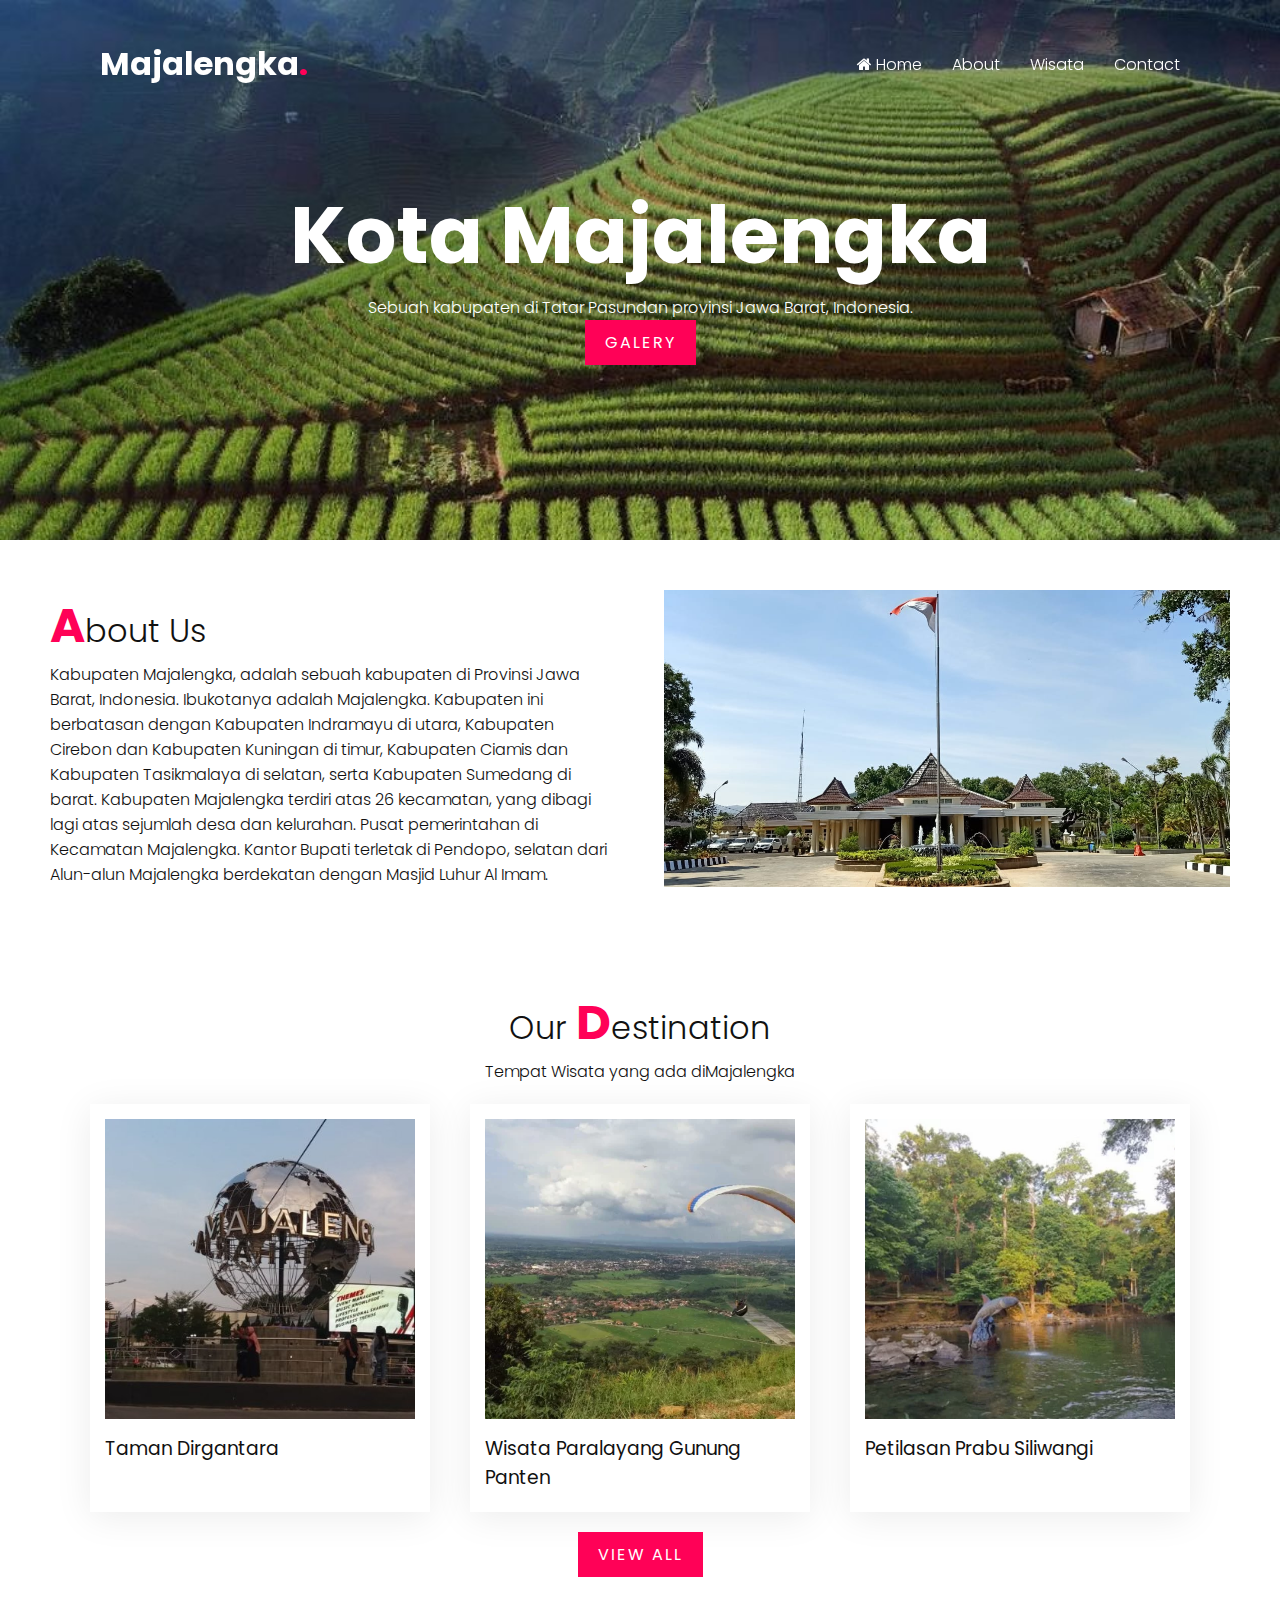
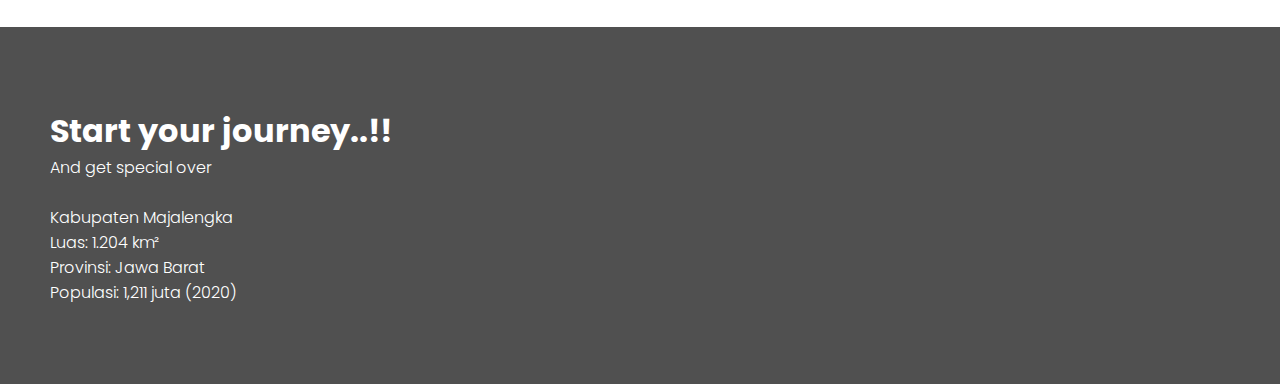
==== index.html @ 40bf0e73 "first commit" ====
<!DOCTYPE html>
<html lang="en">

<head>
    <meta charset="UTF-8">
    <meta http-equiv="X-UA-Compatible" content="IE=edge">
    <meta name="viewport" content="width=device-width, initial-scale=1.0">
    <link rel="stylesheet" href="css/style.css">
    <link rel="manifest" href="manifest.json">
    <link rel="stylesheet" href="https://cdnjs.cloudflare.com/ajax/libs/font-awesome/4.7.0/css/font-awesome.css" integrity="sha512-5A8nwdMOWrSz20fDsjczgUidUBR8liPYU+WymTZP1lmY9G6Oc7HlZv156XqnsgNUzTyMefFTcsFH/tnJE/+xBg==" crossorigin="anonymous" referrerpolicy="no-referrer" />
    <title>Website Kota Majalengka</title>
</head>

<body>
    <header>
        <a href="#" class="logo">Majalengka<span>.</span></a>
        <div class="menuToggle"></div>
        <ul class="navigation">
            <li><a href="#"><i class="fa fa-home" aria-hidden="true"></i> Home</a></li>
            <li><a href="#about">About</a></li>
            <li><a href="wisata.html">Wisata</a></li>
            <li><a href="contact.html">Contact</a></li>
        </ul>
    </header>
    <section class="banner" id="banner">
        <div class="content">
            <h2>Kota Majalengka</h2>
            <p>Sebuah kabupaten di Tatar Pasundan provinsi Jawa Barat, Indonesia.</p>
            <a href="#" class="btn">Galery</a>
        </div>
    </section>

    <section class="about" id="about">
        <div class="row">
            <div class="col50">
                <h2 class="titleText"><span>A</span>bout Us</h2>
                <p>Kabupaten Majalengka, adalah sebuah kabupaten di Provinsi Jawa Barat, Indonesia. Ibukotanya adalah Majalengka. Kabupaten ini berbatasan dengan Kabupaten Indramayu di utara, Kabupaten Cirebon dan Kabupaten Kuningan di timur, Kabupaten Ciamis dan Kabupaten Tasikmalaya di selatan, 
                    serta Kabupaten Sumedang di barat. Kabupaten Majalengka terdiri atas 26 kecamatan, 
                    yang dibagi lagi atas sejumlah desa dan kelurahan. Pusat pemerintahan di Kecamatan Majalengka. Kantor Bupati terletak di Pendopo, selatan dari Alun-alun Majalengka berdekatan dengan Masjid Luhur Al Imam.</p>
            </div>
            <div class="col50">
                <div class="imgBx">
                    <img src="gambar/majalengkakota.jpg" alt="">
                </div>
            </div>
        </div>
    </section>

    <section class="menu" id="menu">
        <div class="title">
            <h2 class="titleText">
                Our <span>D</span>estination
            </h2>
            <p>Tempat Wisata yang ada diMajalengka</p>
        </div>
        <div class="content">
            <div class="box">
                <div class="imgBx">
                    <img src="gambar/prabu.jpg" alt="">
                </div>
                <div class="text">
                    <h3>Petilasan Prabu Siliwangi</h3>
                </div>
            </div>
            <div class="box">
                <div class="imgBx">
                    <img src="gambar/paralayang.jpg" alt="">
                </div>
                <div class="text">
                    <h3>Wisata Paralayang Gunung Panten</h3>
                </div>
            </div>
            <div class="box">
                <div class="imgBx">
                    <img src="gambar/bundaranmunjul.jpg" alt="">
                </div>
                <div class="text">
                    <h3>Taman Dirgantara</h3>
                </div>
            </div>
        </div>
        <div class="title">
            <a href="wisata.html" class="btn">View All</a>
        </div>
    </section>

    <section class="footer">
        <div>
            <h1>Start your journey..!!</h1>
            <p>And get special over</p>
            <br>
            <p>Kabupaten Majalengka</p>
            <p>Luas: 1.204 km²</p>
            <p>Provinsi: Jawa Barat</p>
            <p>Populasi: 1,211 juta (2020)</p>
        </div>
        <div>
            <iframe class="mapsM" src="https://www.google.com/maps/embed?pb=!1m18!1m12!1m3!1d507096.2493889042!2d107.94753183630053!3d-6.80757935986579!2m3!1f0!2f0!3f0!3m2!1i1024!2i768!4f13.1!3m3!1m2!1s0x2e6f28b23fb20643%3A0x301e8f1fc28b910!2sKabupaten%20Majalengka%2C%20Jawa%20Barat!5e0!3m2!1sid!2sid!4v1623320288066!5m2!1sid!2sid" width="600" height="250" style="border:0;" allowfullscreen="" loading="lazy"></iframe>
        </div>
    </section>

    <script type="text/javascript">
        window.addEventListener("scroll", () => {
            const header = document.querySelector("header");
            header.classList.toggle("sticky", window.scrollY > 0);
        });

        function toggleMenu() {
            const menuToggle = document.querySelector(".menuToggle");
            const navigation = document.querySelector(".navigation");
            navigation.classList.toggle('active');
            menuToggle.classList.toggle('active');
        }
    </script>
    <script src="/js/register.js"></script>
</body>

</html>
---- css/style.css ----
@import url('https://fonts.googleapis.com/css2?family=Poppins:wght@200;300;400;500;600;700;800;900&display=swap');

*{
    padding: 0;
    margin: 0;
    box-sizing: border-box;
    font-family: 'Poppins', sans-serif;
    scroll-behavior: smooth;
}

body{
    min-height: 1000px;
}

p{
    font-weight: 300;
    color: #111;
}

.banner{
    position: relative;
    width: 100%;
    min-height: 60vh;
    display: flex;
    justify-content: center;
    align-items: center;
    background:url("../gambar/icon.jpg");
    background-size: cover;
    text-align: center;
}

.banner .content h2{
    font-size: 5em;
    color: #fff;
}

.banner .content p{
    font-size: 1em;
    color: #fff;
    text-align: center;
}

.btn{
    position: relative;
    font-size: 1em;
    color: #fff;
    background: #ff0157;
    display: inline-block;
    padding: 10px 20px;
    text-transform: uppercase;
    text-decoration: none;
    letter-spacing: 2px;
    transition: 0.5s;
}

header{
    position: fixed;
    top: 0;
    left: 0;
    width: 100%;
    padding: 40px 100px;
    z-index: 10000;
    display: flex;
    justify-content: space-between;
    align-items: center;
    transition: 0.5s;
}

header.sticky{
    background: #fff;
    padding: 10px 100px;
    box-shadow: 0 5px 20px rgba(0,0,0,0.5);
}
header .logo{
    color: #fff;
    font-weight: 700;
    font-size: 2em;
    text-decoration: none;
}

header.sticky .logo{
    color: #111;
}

header .logo span{
    color: #ff0157;
}

header .navigation{
    position: relative;
    display: flex;
}

header .navigation li{
    list-style: none;
    margin-left: 30px;
}

header .navigation li a{
    text-decoration: none;
    color: #fff;
    font-weight: 300;
}

header.sticky .navigation li a{
    color: #111;
}

section{
    padding: 50px;
}

.row{
    position: relative;
    width: 100%;
    display: flex;
    justify-content: space-between;
}

.row .col50{
    position: relative;
    width: 48%;
}

.titleText{
    color: #111;
    font-size: 2em;
    font-weight: 300;
}

.titleText span{
    color: #ff0157;
    font-weight: 700;
    font-size: 1.5em;
}

.row .col50 .imgBx{
    position: relative;
    width: 100%;
    /* min-height: 300px; */
    height: 100%;
}

.row .col50 .imgBx img{
    position: absolute;
    top: 0;
    left: 0;
    width: 100%;
    height: 100%;
    object-fit: cover;
}

.title{
    width: 100%;
    display: flex;
    flex-direction: column;
    justify-content: center;
    align-items: center;
}

.menu .content{
    display: flex;
    justify-content: center;
    flex-direction: row-reverse;
    flex-wrap: wrap;
}

.menu .content .box{
    width: 340px;
    margin: 20px;
    border: 15px solid #fff;
    box-shadow: 0 5px 35px rgba(0,0,0,0.08);
}

.menu .content .box .imgBx{
    position: relative;
    width: 100%;
    height: 300px;
}

.menu .content .box .imgBx img{
    position: absolute;
    top: 0;
    left: 0;
    width: 100%;
    height: 100%;
    object-fit: cover;
}

.menu .content .box .text{
    padding: 15px 0 5px;
}

.menu .content .box .text h3{
    font-weight: 400;
    color: #111;
}



.contact{
    background: url("../gambar/anchor-lee-kO1G3neRA2o-unsplash.jpg");
    background-size: cover;
}

.contact .contactform h3 span{
    color: #ff0157;
}

.contactform{
    padding: 75px 50px;
    background: #fafafa;
    box-shadow: 0 15px 50px rgba(0,0,0,0.1);
    max-width: 600px;
    font-family: sans-serif;
    text-align: center;
    box-sizing: border-box;
    border-radius: 20px;
    top: 50%;
    position: relative;
    margin: 20px auto;
}

.contactform h3{
    color: #111;
    font-size: 1.2em;
    margin-bottom: 20px;
    font-weight: 500;
}

.contactform .inputBox{
    position: relative;
    width: 100%;
    margin-bottom: 20px;
}

.contactform .inputBox input{
    width: 100%;
    border:2px solid #ff0157;
    padding: 10px;
    color: #111;
    outline: none;
    font-size: 16px;
    font-weight: 300;
    border-radius:20px;
}

.contactform .inputBox textarea{
    width: 100%;
    border:2px solid #ff0157;
    padding: 10px;
    color: #111;
    outline: none;
    font-size: 16px;
    font-weight: 300;
    resize: none;
    border-radius:20px;
}


.contactform .inputBox input[type="submit"]{
    font-size: 1em;
    color: #fff;
    background: #ff0157;
    display: inline-block;
    text-transform: uppercase;
    text-decoration: none;
    letter-spacing: 2px;
    transition: 0.5s;
    max-width: 100px;
    font-weight: 500;
    border: none;
    cursor: pointer;
    border-radius:20px;
}

.footer{
    background-color: rgb(80, 80, 80);
    display: flex;
    justify-content: space-between;
    align-items: center;
}

.footer h1, .footer p{
    color: #fff;
}

.footer .footerDiv{
    display: flex;
    justify-content: space-between;
    align-items: center;
}

@media(max-width:991px){
    header,
    header.sticky{
        padding: 10px 20px;
    }

    header .navigation{
        display: none;
    }

    header .navigation.active{
        width: 100%;
        height: calc(100% - 68px);
        position: fixed;
        top: 68px;
        left: 0;
        display: flex;
        justify-content: center;
        align-items: center;
        flex-direction: column;
        background: #fff;
    }

    header .navigation li{
        margin-left: 0;
    }

    header .navigation li a{
        color: #111;
        font-size: 1.6em;
    }

    .menuToggle{
        position: relative;
        width: 40px;
        height: 40px;
        background-size: 30px;
        background-repeat: no-repeat;
        cursor: pointer;
    }

    .menuToggle.active{
        background: url(images/close.png);
        background-size: 40px;
        background-repeat: no-repeat;
        background-position: center;
    }

    section{
        padding: 20px;
    }

    .banner .content h2{
        font-size: 3em;
        color: #fff;
    }

    .row{
        flex-direction: column;
    }

    .row .col50{
        position: relative;
        width: 100%;
    }

    .row .col50 .imgBx{
        position: relative;
        width: 100%;
        height: 300px;
        margin-top: 20px;
    }

    .menu .content{
        margin-top: 20px;
    }

    .menu .content .box{
        margin: 10px;
    }

    .menu .content .box .imgBx{
        height: 260px;
    }

    .title{
        text-align: center;
    }

    .titleText{
        font-size: 1.8em;
        line-height: 1.5em;
        margin-bottom: 15px;
        font-weight: 300px;
    }

    .contactform{
        padding: 35px 40px;
        margin-top: 30px;
        margin-bottom: 30px;
    }
}

@media(max-width:480px){
    .banner .content h2{
        font-size: 2.2em;
        color: #fff;
    }

    .footer .footerDiv{
        display: flex;
        flex-direction: column;
        text-align: center;
    }

    .footer{
        flex-direction: column;
        text-align: center;
    }

    .footer .mapsM{
       width: 400px;
       margin-top: 20px;
    }
}

/* hover state */
.btn:hover{
    letter-spacing: 5px;
}

header .navigation li a:hover{
    color: #ff0157;
}
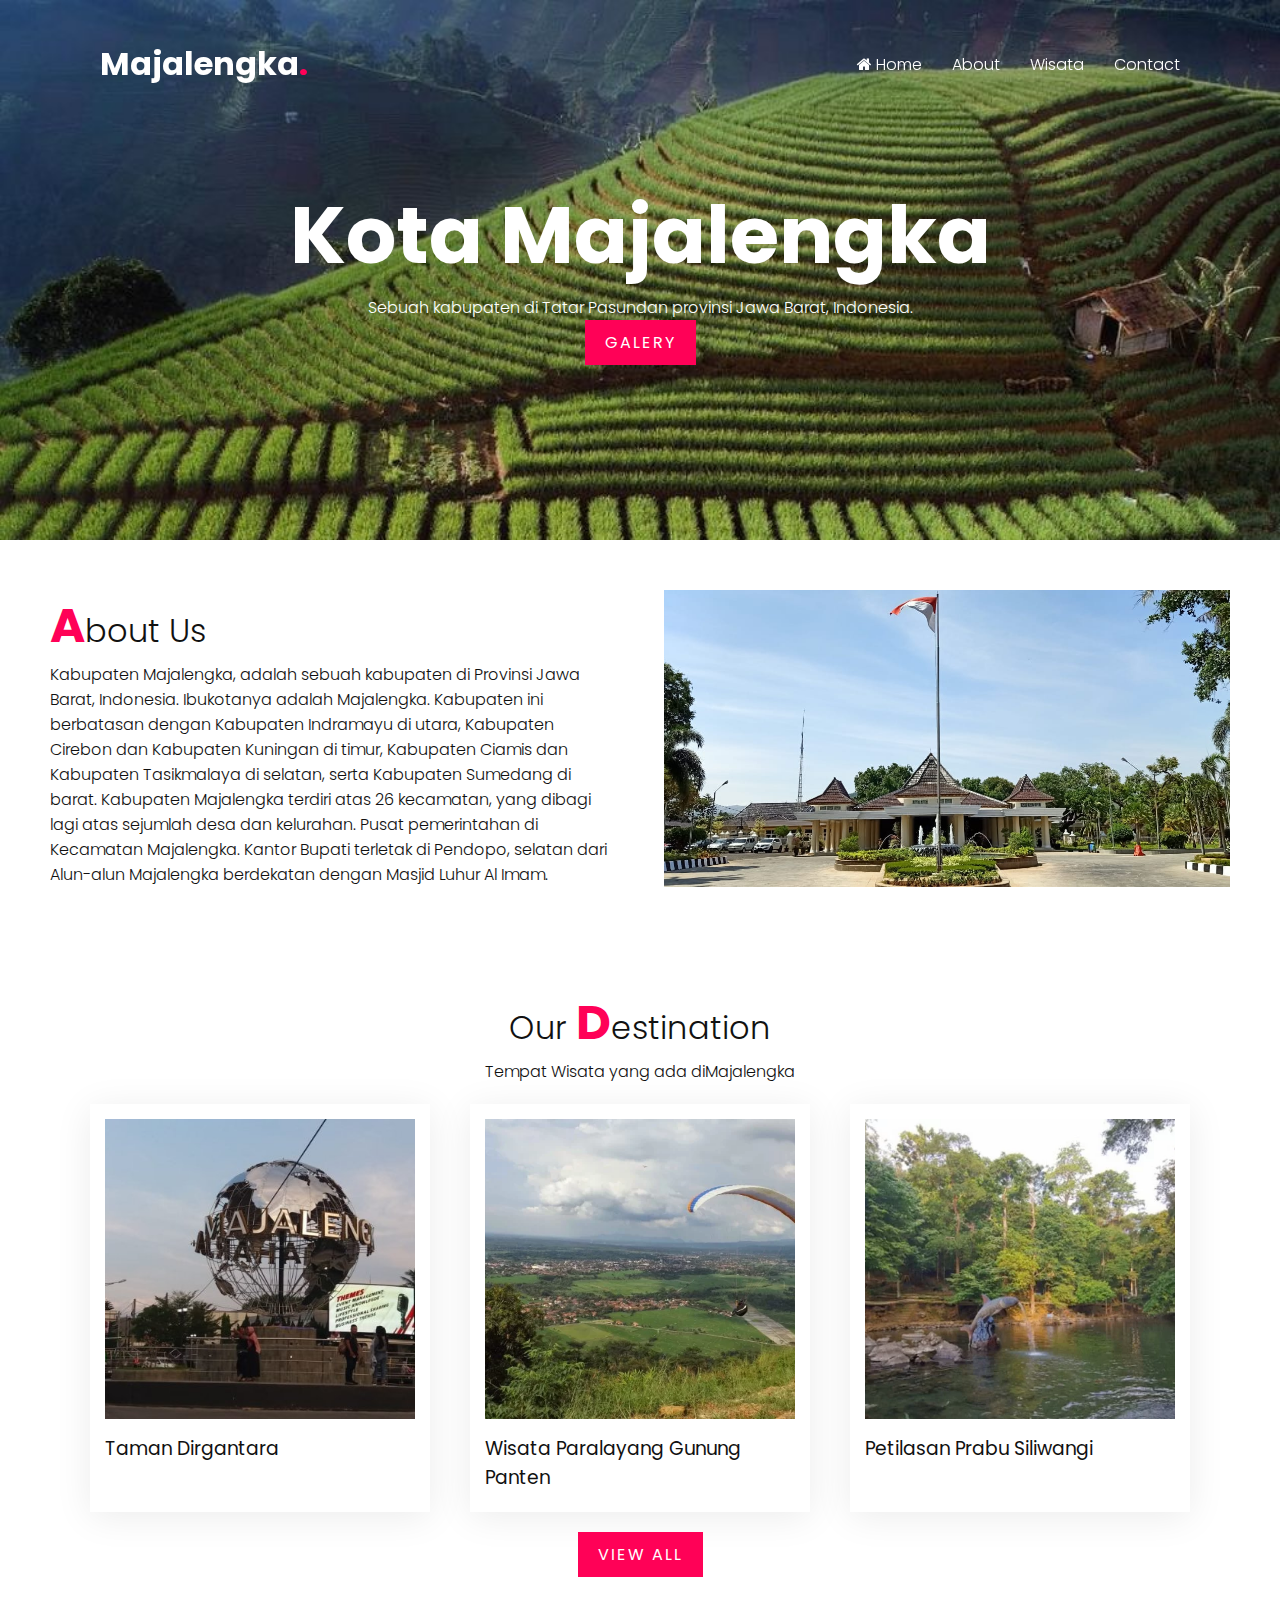
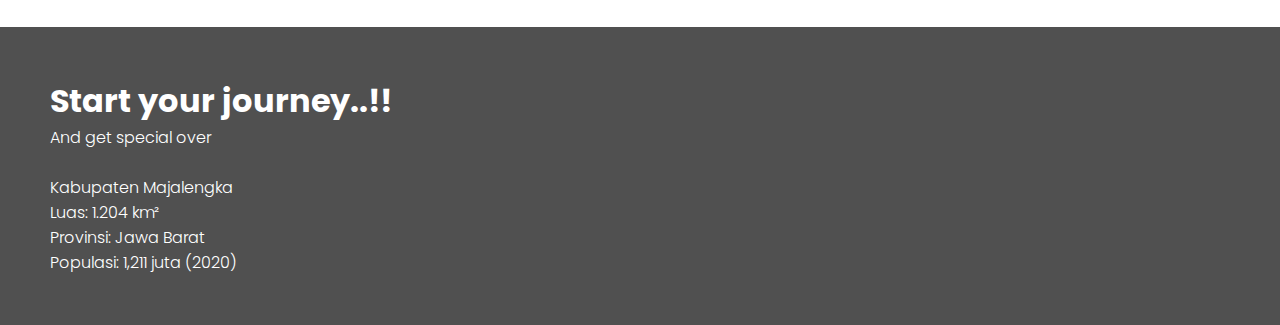
==== commit 0e7e8ffd: "ahfa" ====
--- a/index.html
+++ b/index.html
@@ -8,6 +8,9 @@
     <link rel="stylesheet" href="css/style.css">
     <link rel="manifest" href="manifest.json">
     <link rel="stylesheet" href="https://cdnjs.cloudflare.com/ajax/libs/font-awesome/4.7.0/css/font-awesome.css" integrity="sha512-5A8nwdMOWrSz20fDsjczgUidUBR8liPYU+WymTZP1lmY9G6Oc7HlZv156XqnsgNUzTyMefFTcsFH/tnJE/+xBg==" crossorigin="anonymous" referrerpolicy="no-referrer" />
+    <!-- ios support -->
+    <link rel="apple-touch-icon" href="gambar/icon-96x96.png">
+    <meta name="apple-mobile-web-app-status-bar" content="#FFE1C4">
     <title>Website Kota Majalengka</title>
 </head>
 
@@ -93,10 +96,10 @@
             <p>Luas: 1.204 km²</p>
             <p>Provinsi: Jawa Barat</p>
             <p>Populasi: 1,211 juta (2020)</p>
-        </div>
+        <!-- </div>
         <div>
             <iframe class="mapsM" src="https://www.google.com/maps/embed?pb=!1m18!1m12!1m3!1d507096.2493889042!2d107.94753183630053!3d-6.80757935986579!2m3!1f0!2f0!3f0!3m2!1i1024!2i768!4f13.1!3m3!1m2!1s0x2e6f28b23fb20643%3A0x301e8f1fc28b910!2sKabupaten%20Majalengka%2C%20Jawa%20Barat!5e0!3m2!1sid!2sid!4v1623320288066!5m2!1sid!2sid" width="600" height="250" style="border:0;" allowfullscreen="" loading="lazy"></iframe>
-        </div>
+        </div> -->
     </section>
 
     <script type="text/javascript">
@@ -115,4 +118,4 @@
     <script src="/js/register.js"></script>
 </body>
 
-</html>
+</html>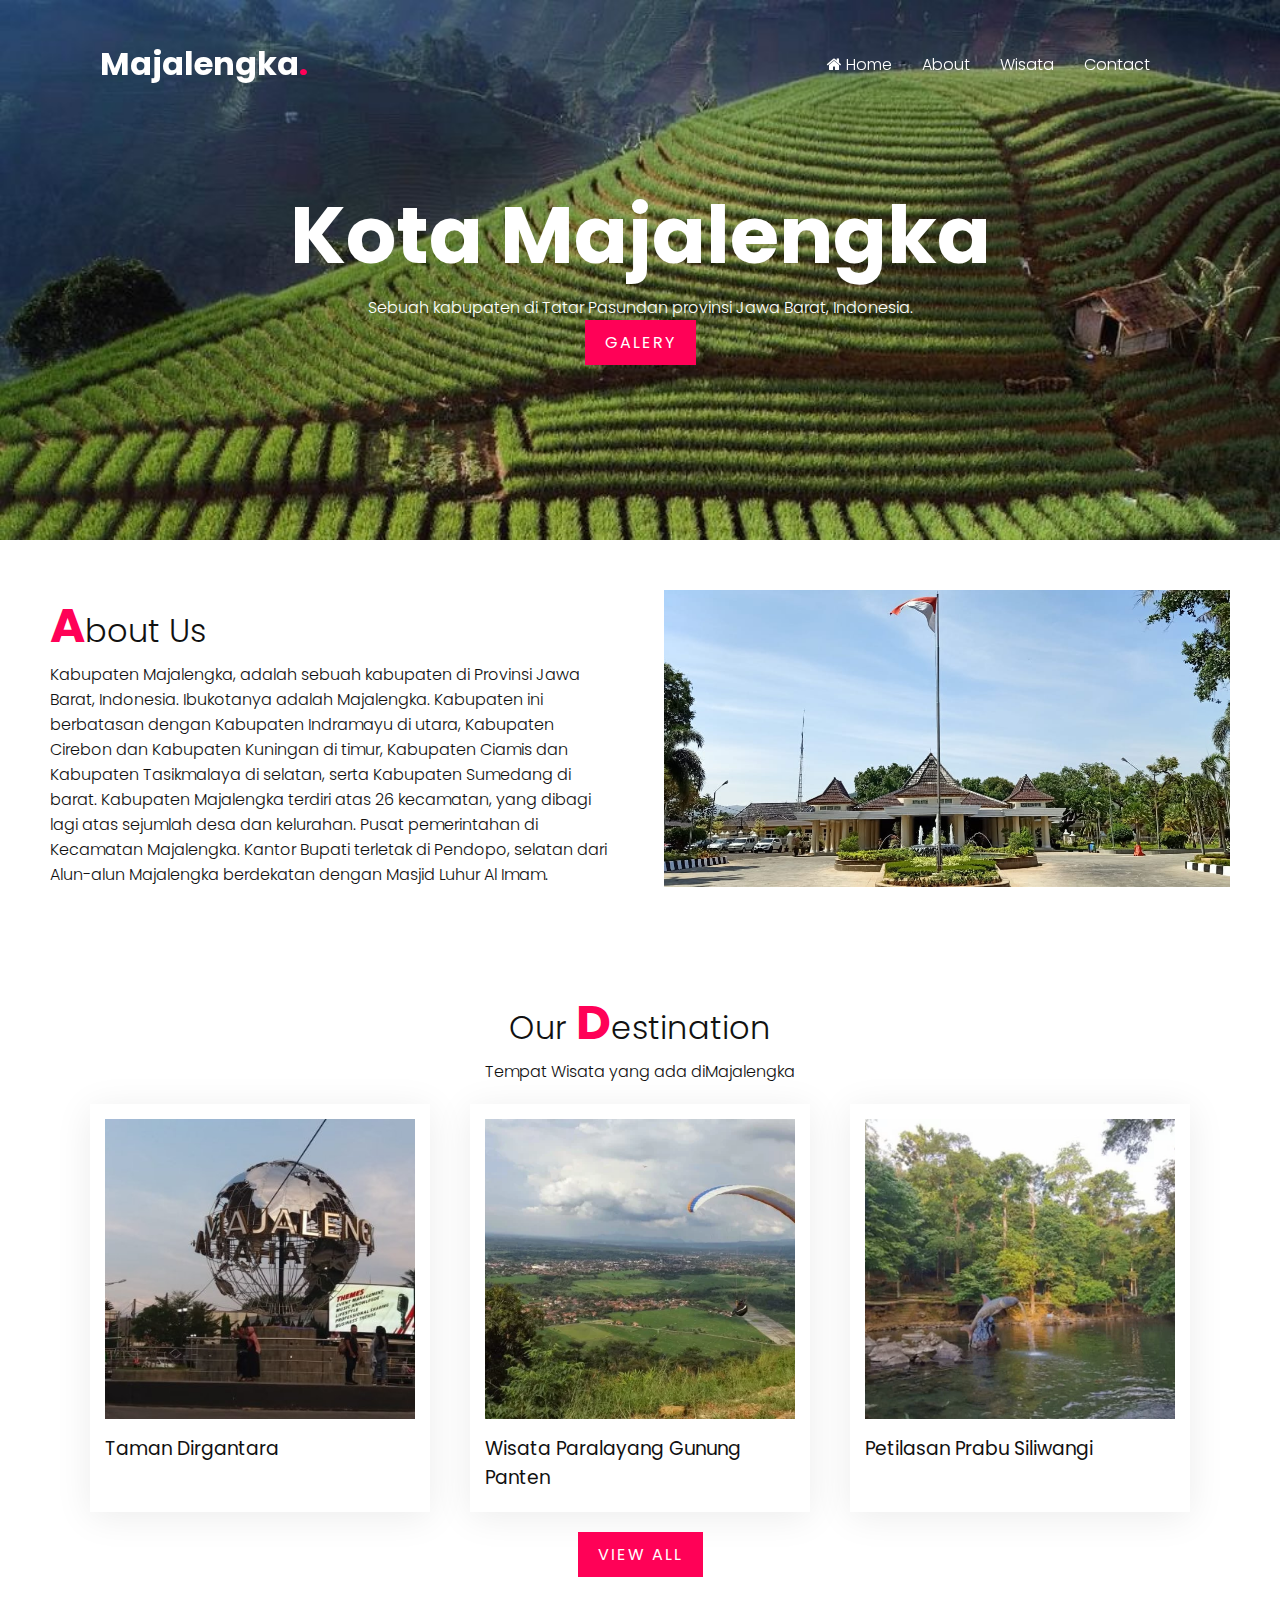
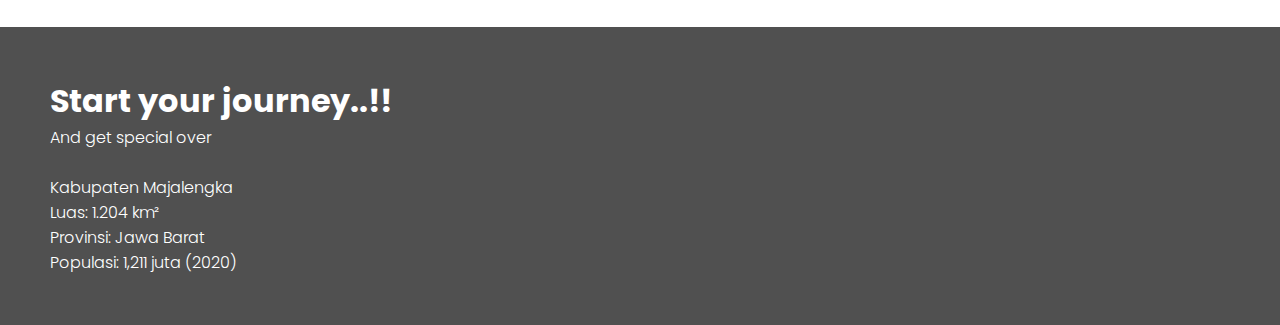
==== commit 284a6e6a: "homescreen" ====
--- a/index.html
+++ b/index.html
@@ -17,12 +17,13 @@
 <body>
     <header>
         <a href="#" class="logo">Majalengka<span>.</span></a>
-        <div class="menuToggle"></div>
+        <div class="menuToggle" onclick="toggleMenu()"></div>
         <ul class="navigation">
-            <li><a href="#"><i class="fa fa-home" aria-hidden="true"></i> Home</a></li>
-            <li><a href="#about">About</a></li>
-            <li><a href="wisata.html">Wisata</a></li>
-            <li><a href="contact.html">Contact</a></li>
+            <li><a href="#" onclick="toggleMenu()"><i class="fa fa-home" aria-hidden="true"></i> Home</a></li>
+            <li><a href="#about" onclick="toggleMenu()">About</a></li>
+            <li><a href="wisata.html" onclick="toggleMenu()">Wisata</a></li>
+            <li><a href="contact.html" onclick="toggleMenu()">Contact</a></li>
+            <li><a class="add-button">Add to home screen</a></li>
         </ul>
     </header>
     <section class="banner" id="banner">
@@ -96,12 +97,43 @@
             <p>Luas: 1.204 km²</p>
             <p>Provinsi: Jawa Barat</p>
             <p>Populasi: 1,211 juta (2020)</p>
-        <!-- </div>
-        <div>
+        </div>
+        <!-- <div>
             <iframe class="mapsM" src="https://www.google.com/maps/embed?pb=!1m18!1m12!1m3!1d507096.2493889042!2d107.94753183630053!3d-6.80757935986579!2m3!1f0!2f0!3f0!3m2!1i1024!2i768!4f13.1!3m3!1m2!1s0x2e6f28b23fb20643%3A0x301e8f1fc28b910!2sKabupaten%20Majalengka%2C%20Jawa%20Barat!5e0!3m2!1sid!2sid!4v1623320288066!5m2!1sid!2sid" width="600" height="250" style="border:0;" allowfullscreen="" loading="lazy"></iframe>
         </div> -->
     </section>
 
+    <script>
+        let deferredPrompt;
+        const addBtn = document.querySelector('.add-button');
+        addBtn.style.display = 'none';
+    </script>
+    <script>
+        window.addEventListener('beforeinstallprompt', (e) => {
+        // Prevent Chrome 67 and earlier from automatically showing the prompt
+        e.preventDefault();
+        // Stash the event so it can be triggered later.
+        deferredPrompt = e;
+        // Update UI to notify the user they can add to home screen
+        addBtn.style.display = 'block';
+
+        addBtn.addEventListener('click', (e) => {
+            // hide our user interface that shows our A2HS button
+            addBtn.style.display = 'none';
+            // Show the prompt
+            deferredPrompt.prompt();
+            // Wait for the user to respond to the prompt
+            deferredPrompt.userChoice.then((choiceResult) => {
+                if (choiceResult.outcome === 'accepted') {
+                console.log('User accepted the A2HS prompt');
+                } else {
+                console.log('User dismissed the A2HS prompt');
+                }
+                deferredPrompt = null;
+            });
+        });
+        });
+    </script>
     <script type="text/javascript">
         window.addEventListener("scroll", () => {
             const header = document.querySelector("header");
@@ -115,7 +147,7 @@
             menuToggle.classList.toggle('active');
         }
     </script>
-    <script src="/js/register.js"></script>
+    <script type="text/javascript" src="js/register.js"></script>
 </body>
 
 </html>--- a/css/style.css
+++ b/css/style.css
@@ -11,6 +11,12 @@
 body{
     min-height: 1000px;
 }
+
+.add-button {
+    position: absolute;
+    top: 1px;
+    left: 1px;
+  }
 
 p{
     font-weight: 300;
@@ -327,13 +333,14 @@
         position: relative;
         width: 40px;
         height: 40px;
+        background: url("../gambar/bars.png");
         background-size: 30px;
         background-repeat: no-repeat;
         cursor: pointer;
     }
 
     .menuToggle.active{
-        background: url(images/close.png);
+        background: url("../gambar/close.png");
         background-size: 40px;
         background-repeat: no-repeat;
         background-position: center;
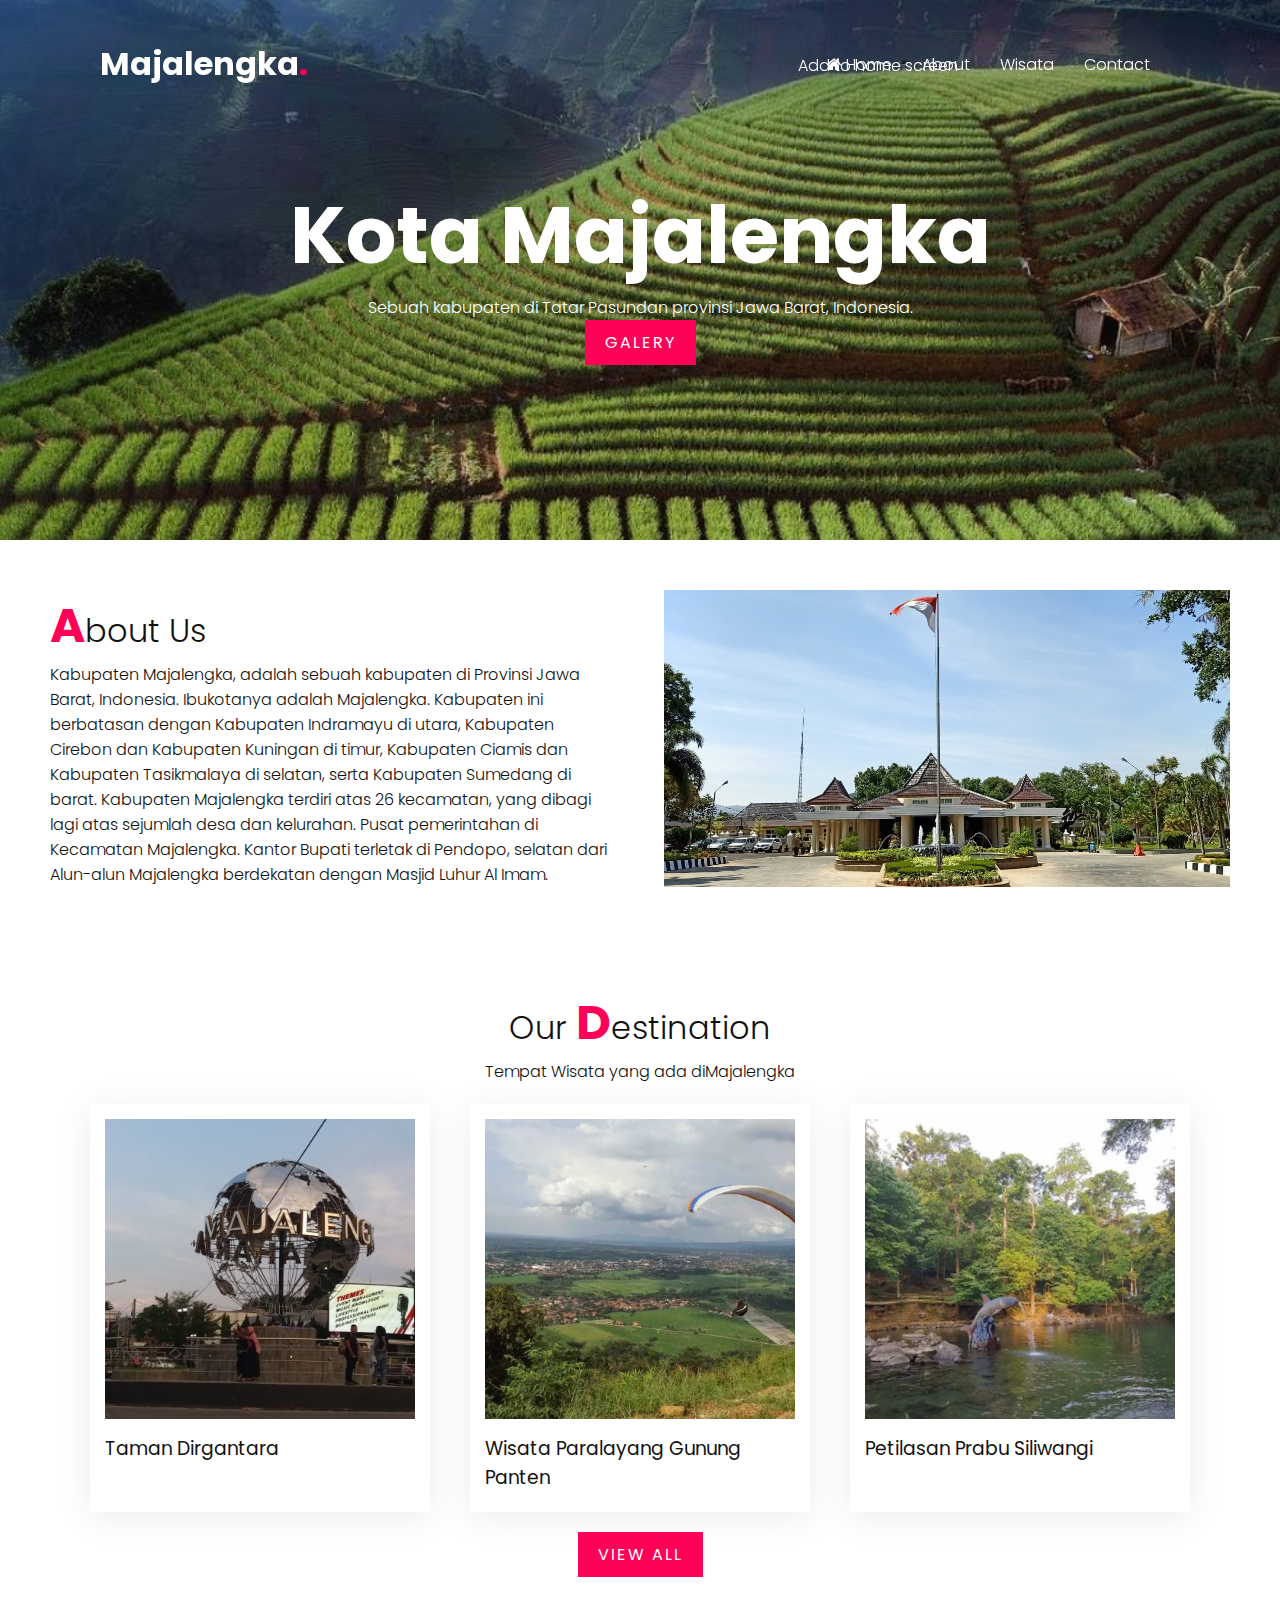
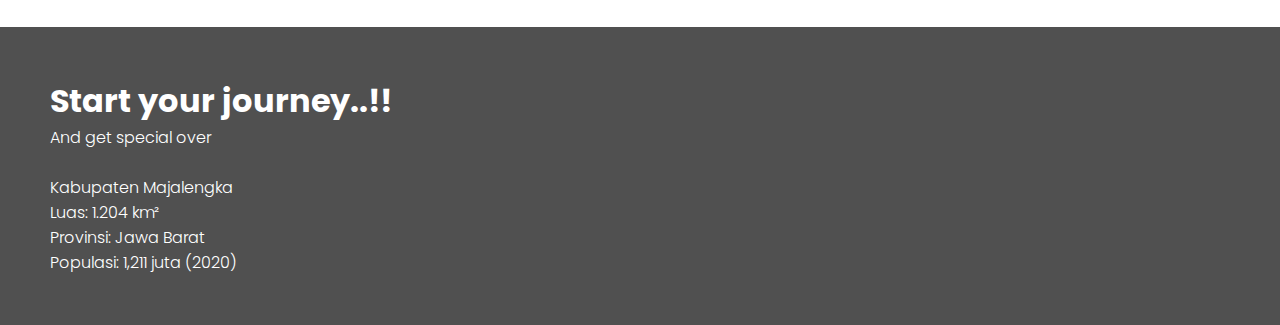
==== commit 03f891a6: "manifest" ====
--- a/index.html
+++ b/index.html
@@ -6,7 +6,7 @@
     <meta http-equiv="X-UA-Compatible" content="IE=edge">
     <meta name="viewport" content="width=device-width, initial-scale=1.0">
     <link rel="stylesheet" href="css/style.css">
-    <link rel="manifest" href="manifest.json">
+    <link rel="manifest" href="web.webmanifest">
     <link rel="stylesheet" href="https://cdnjs.cloudflare.com/ajax/libs/font-awesome/4.7.0/css/font-awesome.css" integrity="sha512-5A8nwdMOWrSz20fDsjczgUidUBR8liPYU+WymTZP1lmY9G6Oc7HlZv156XqnsgNUzTyMefFTcsFH/tnJE/+xBg==" crossorigin="anonymous" referrerpolicy="no-referrer" />
     <!-- ios support -->
     <link rel="apple-touch-icon" href="gambar/icon-96x96.png">
@@ -103,37 +103,6 @@
         </div> -->
     </section>
 
-    <script>
-        let deferredPrompt;
-        const addBtn = document.querySelector('.add-button');
-        addBtn.style.display = 'none';
-    </script>
-    <script>
-        window.addEventListener('beforeinstallprompt', (e) => {
-        // Prevent Chrome 67 and earlier from automatically showing the prompt
-        e.preventDefault();
-        // Stash the event so it can be triggered later.
-        deferredPrompt = e;
-        // Update UI to notify the user they can add to home screen
-        addBtn.style.display = 'block';
-
-        addBtn.addEventListener('click', (e) => {
-            // hide our user interface that shows our A2HS button
-            addBtn.style.display = 'none';
-            // Show the prompt
-            deferredPrompt.prompt();
-            // Wait for the user to respond to the prompt
-            deferredPrompt.userChoice.then((choiceResult) => {
-                if (choiceResult.outcome === 'accepted') {
-                console.log('User accepted the A2HS prompt');
-                } else {
-                console.log('User dismissed the A2HS prompt');
-                }
-                deferredPrompt = null;
-            });
-        });
-        });
-    </script>
     <script type="text/javascript">
         window.addEventListener("scroll", () => {
             const header = document.querySelector("header");
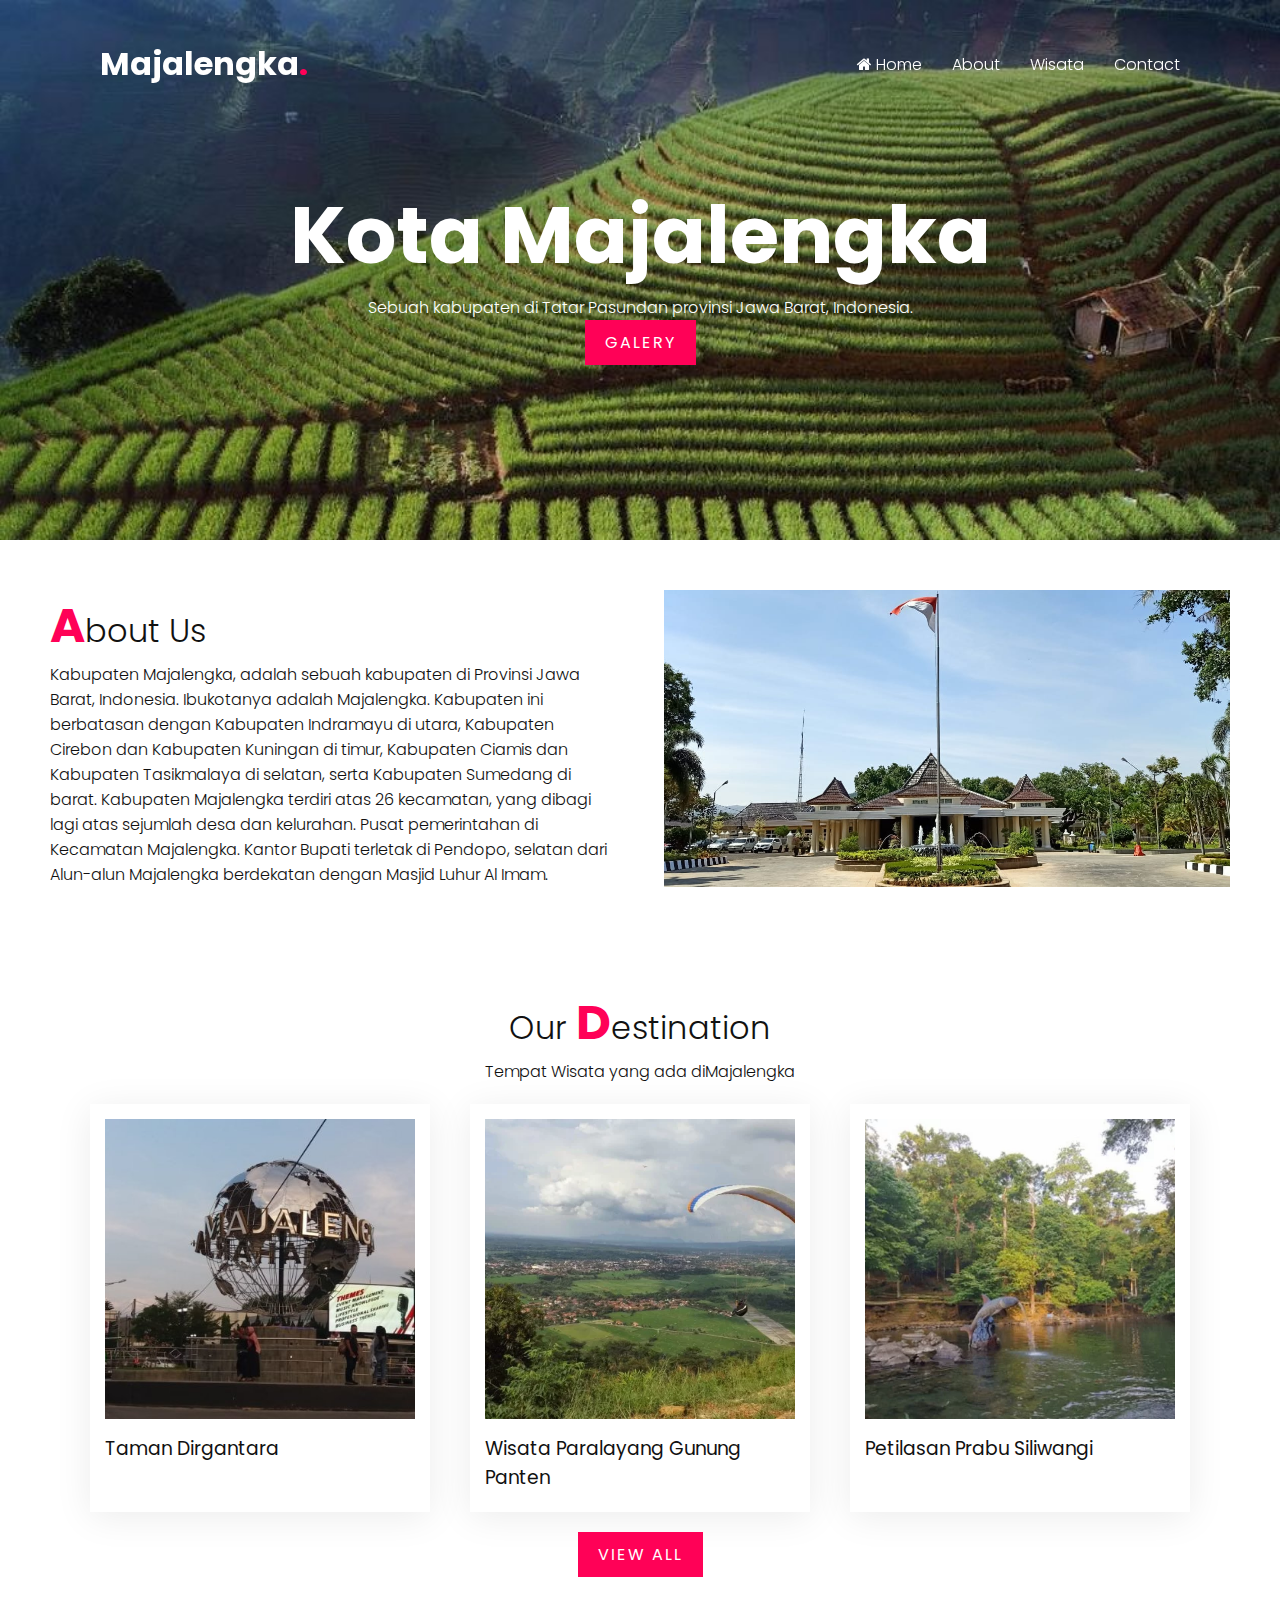
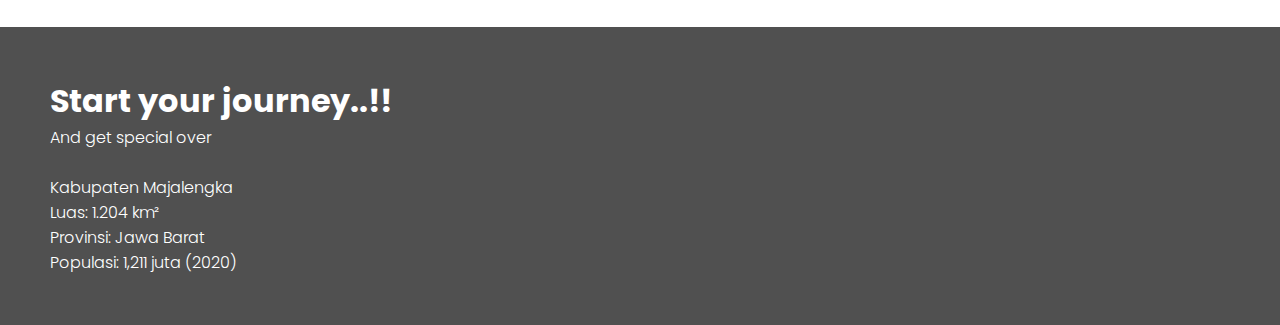
==== commit 7df02cd7: "---" ====
--- a/index.html
+++ b/index.html
@@ -23,7 +23,6 @@
             <li><a href="#about" onclick="toggleMenu()">About</a></li>
             <li><a href="wisata.html" onclick="toggleMenu()">Wisata</a></li>
             <li><a href="contact.html" onclick="toggleMenu()">Contact</a></li>
-            <li><a class="add-button">Add to home screen</a></li>
         </ul>
     </header>
     <section class="banner" id="banner">
